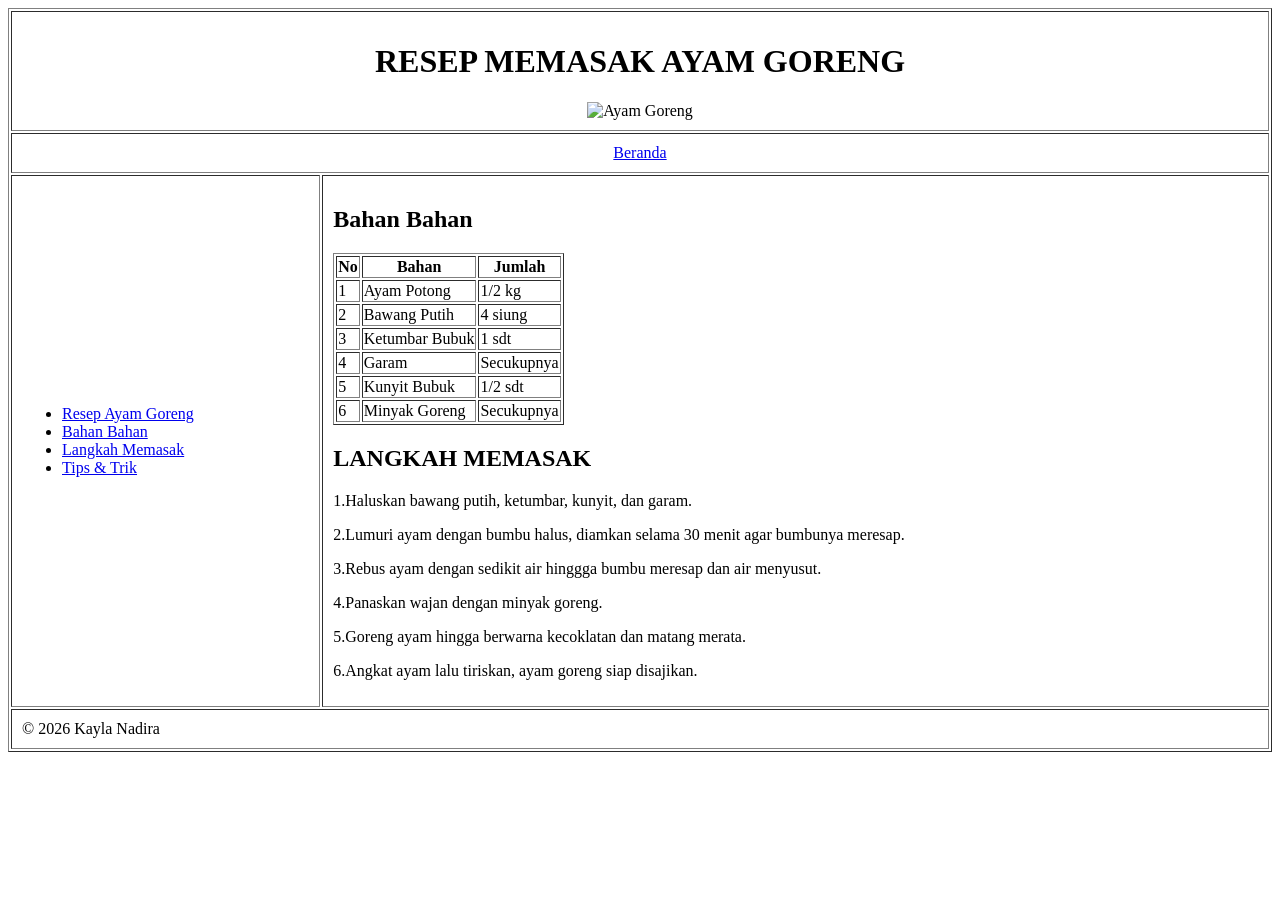
==== index.html @ c096da1b "Add files via upload" ====
<!DOCTYPE html>
<html lang="id">
<head>
    <meta charset="UTF-8">
    <meta name="viewport" content="width=device-width, initial-scale=1.0">
    <title>Tugas Individu-Kayla Nadira</title>
</head>
 <body>
    <table border="1" width="100%" height="600px" cellpadding="10">
        <!-- HEADER -->
        <tr>
            <td colspan="2" style="text-align: center;">
                <h1>RESEP MEMASAK AYAM GORENG</h1>
            <img src="https://img-global.cpcdn.com/recipes/45715f20518c5073/1200x630cq80/photo.jpg" alt="Ayam Goreng" width="400">
        </td>
        </tr>

        <!--MAIN MENU-->
        <tr>
            <td colspan="2" style="text-align: center;">
                <a href="beranda">Beranda</a>
            </td>
        </tr>

        <tr>
            <!--SIDEBAR-->
            <td><ul>
                <li><a href="resep">Resep Ayam Goreng</a></li>
                <li><a href="bahan">Bahan Bahan</a></li>
                <li><a href="langkah">Langkah Memasak</a></li>
                <li><a href="tips">Tips & Trik</a></li>
            </ul></td>

            <!--Isi Halaman-->
            <td>
                <h2>Bahan Bahan</h2>
            <table border="1">
        <!-- Ini baris table yang pertama -->
     <tr>
        <th>No</th>
        <th>Bahan</th>
        <th>Jumlah</th> 
    </tr>
    <tr>
        <!-- Ini baris table yang kedua -->
        <td>1</td>
        <td>Ayam Potong</td>
        <td>1/2 kg</td>
    </tr>
    <tr>
        <!-- Ini baris table yang ketiga -->
        <td>2</td>
        <td>Bawang Putih</td>
        <td>4 siung</td>
    </tr>
    <tr>
        <!-- Ini baris table yang keempat -->
        <td>3</td>
        <td>Ketumbar Bubuk</td>
        <td>1 sdt</td>
    </tr>
    <tr>
        <!-- Ini baris table yang kelima -->
        <td>4</td>
        <td>Garam</td>
        <td>Secukupnya</td>
    </tr>
    <tr>
        <!-- Ini baris table yang keenam -->
        <td>5</td>
        <td>Kunyit Bubuk</td>
        <td>1/2 sdt</td>
    </tr>
    <tr>
        <!-- Ini baris table yang ketujuh -->
        <td>6</td>
        <td>Minyak Goreng</td>
        <td>Secukupnya</td>
    </tr>
    </table>

                <h2>LANGKAH MEMASAK</h2>
            <p>1.Haluskan bawang putih, ketumbar, kunyit, dan garam.</p>
            <p>2.Lumuri ayam dengan bumbu halus, diamkan selama 30 menit agar bumbunya meresap.</p>
            <p>3.Rebus ayam dengan sedikit air hinggga bumbu meresap dan air menyusut.</p>
            <p>4.Panaskan wajan dengan minyak goreng.</p>
            <p>5.Goreng ayam hingga berwarna kecoklatan dan matang merata.</p>
            <p>6.Angkat ayam lalu tiriskan, ayam goreng siap disajikan.</p> 
        </td>
        </tr>

        <tr>
        <!--FOOTER-->
            <td colspan="2">&copy; 2026 Kayla Nadira</td>
        </tr>
    </table>
 </body>
</html>
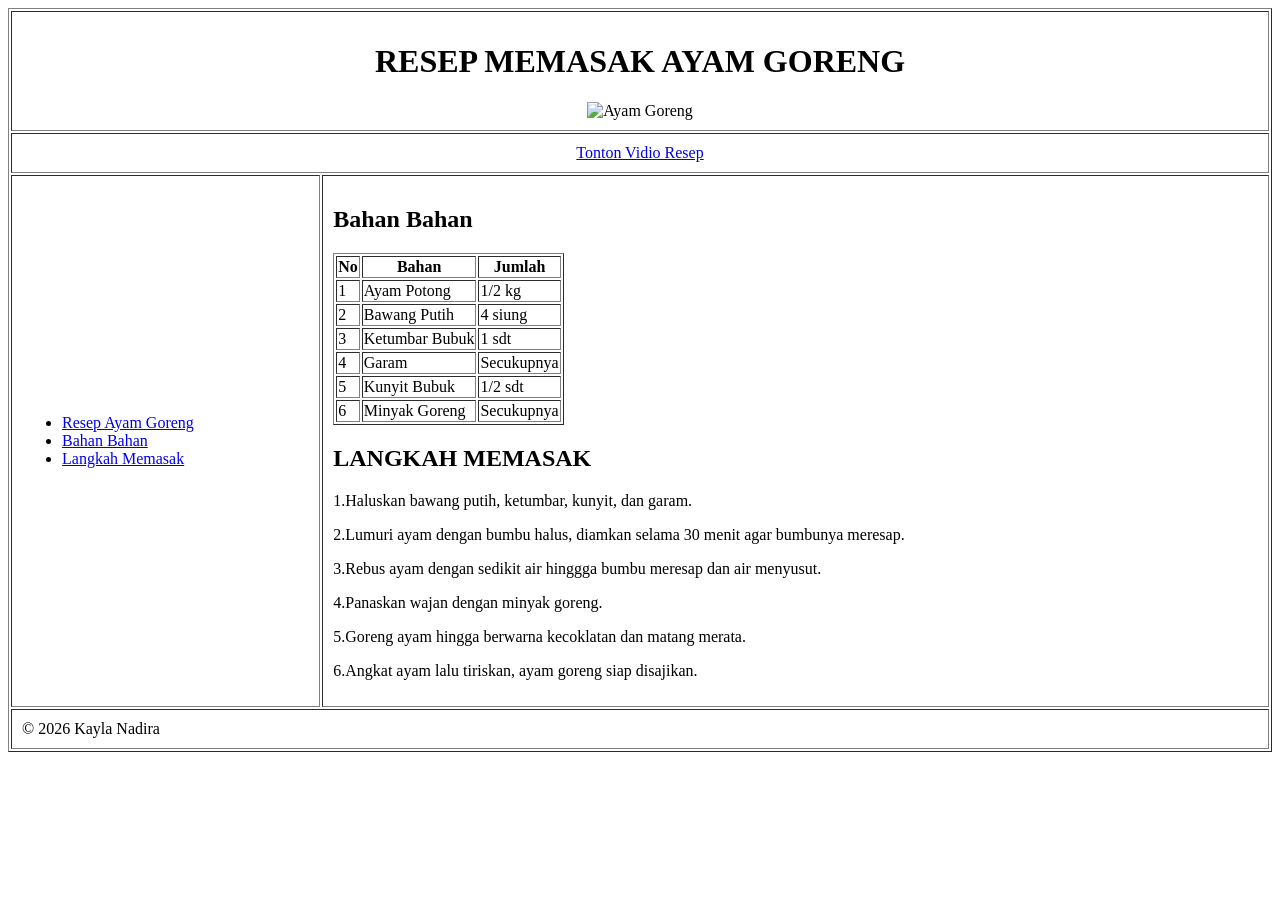
==== commit 0587c621: "Add files via upload" ====
--- a/index.html
+++ b/index.html
@@ -10,7 +10,7 @@
         <!-- HEADER -->
         <tr>
             <td colspan="2" style="text-align: center;">
-                <h1>RESEP MEMASAK AYAM GORENG</h1>
+                <h1 id="resep">RESEP MEMASAK AYAM GORENG</h1>
             <img src="https://img-global.cpcdn.com/recipes/45715f20518c5073/1200x630cq80/photo.jpg" alt="Ayam Goreng" width="400">
         </td>
         </tr>
@@ -18,22 +18,21 @@
         <!--MAIN MENU-->
         <tr>
             <td colspan="2" style="text-align: center;">
-                <a href="beranda">Beranda</a>
+                <a href="https://youtube.com/shorts/6jwGPhMCUJA?si=WHS_vJLg1rL6pkz2" target="_blank">Tonton Vidio Resep</a>
             </td>
         </tr>
 
         <tr>
             <!--SIDEBAR-->
             <td><ul>
-                <li><a href="resep">Resep Ayam Goreng</a></li>
-                <li><a href="bahan">Bahan Bahan</a></li>
-                <li><a href="langkah">Langkah Memasak</a></li>
-                <li><a href="tips">Tips & Trik</a></li>
+                <li><a href="#resep">Resep Ayam Goreng</a></li>
+                <li><a href="#bahan">Bahan Bahan</a></li>
+                <li><a href="#langkah">Langkah Memasak</a></li>
             </ul></td>
 
             <!--Isi Halaman-->
             <td>
-                <h2>Bahan Bahan</h2>
+                <h2 id="bahan">Bahan Bahan</h2>
             <table border="1">
         <!-- Ini baris table yang pertama -->
      <tr>
@@ -79,7 +78,7 @@
     </tr>
     </table>
 
-                <h2>LANGKAH MEMASAK</h2>
+                <h2 id="langkah">LANGKAH MEMASAK</h2>
             <p>1.Haluskan bawang putih, ketumbar, kunyit, dan garam.</p>
             <p>2.Lumuri ayam dengan bumbu halus, diamkan selama 30 menit agar bumbunya meresap.</p>
             <p>3.Rebus ayam dengan sedikit air hinggga bumbu meresap dan air menyusut.</p>
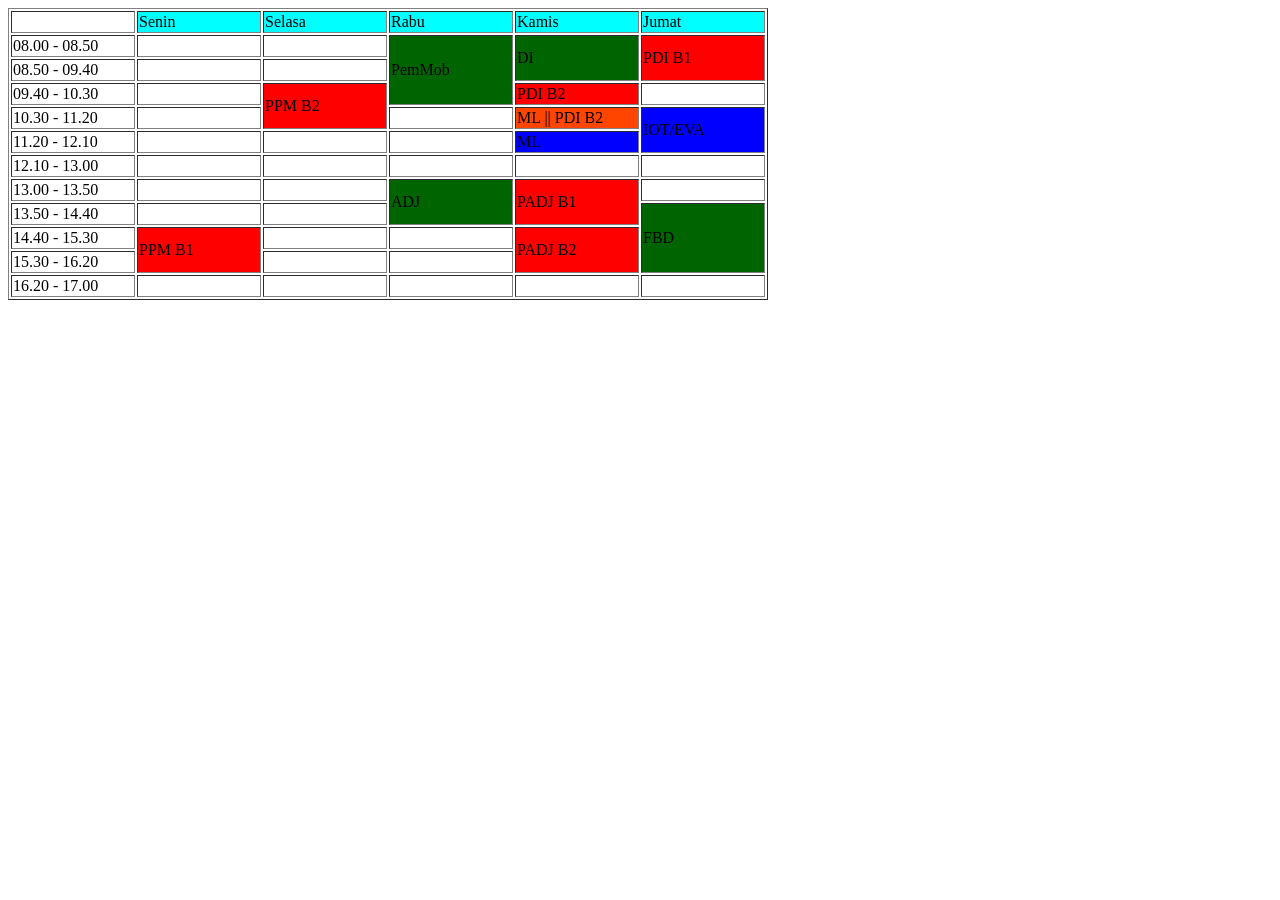
==== commit 6f122767: "Add files via upload" ====
--- a/index.html
+++ b/index.html
@@ -1,97 +1,100 @@
 <!DOCTYPE html>
-<html lang="id">
+<html lang="en">
 <head>
     <meta charset="UTF-8">
     <meta name="viewport" content="width=device-width, initial-scale=1.0">
-    <title>Tugas Individu-Kayla Nadira</title>
+    <title>Document</title>
 </head>
- <body>
-    <table border="1" width="100%" height="600px" cellpadding="10">
-        <!-- HEADER -->
+<body>
+    <table border="1">
         <tr>
-            <td colspan="2" style="text-align: center;">
-                <h1 id="resep">RESEP MEMASAK AYAM GORENG</h1>
-            <img src="https://img-global.cpcdn.com/recipes/45715f20518c5073/1200x630cq80/photo.jpg" alt="Ayam Goreng" width="400">
-        </td>
+            <td style="width: 120px;"></td>
+            <td style="background-color: aqua; width: 120px;">Senin</td>
+            <td style="background-color: aqua; width: 120px;">Selasa</td>
+            <td style="background-color: aqua; width: 120px;">Rabu</td>
+            <td style="background-color: aqua; width: 120px;">Kamis</td>
+            <td style="background-color: aqua; width: 120px;">Jumat</td>
+        </tr>
+        <tr>
+            <td>08.00 - 08.50</td>
+            <td></td>
+            <td></td>
+            <td rowspan="3" style="background-color: darkgreen;">PemMob</td>
+            <td rowspan="2" style="background-color: darkgreen;">DI</td>
+            <td rowspan="2" style="background-color: red;">PDI B1</td>
+        </tr>
+        <tr>
+            <td>08.50 - 09.40</td>
+            <td></td>
+            <td></td>
+            
+        </tr>
+        <tr>
+            <td>09.40 - 10.30</td>
+            <td></td>
+            <td rowspan="2" style="background-color: red;">PPM B2</td>
+            <td rowspan="1" style="background-color: red;">PDI B2</td>
+            <td></td>
+
+        </tr>
+        <tr>
+            <td>10.30 - 11.20</td>
+            <td></td>
+            <td></td>
+            <td rowspan="1" style="background-color: orangered;">ML || PDI B2</td>
+            <td rowspan="2" style="background-color: blue;">IOT/EVA</td>
+        
+        </tr>
+        <tr>
+            <td>11.20 - 12.10</td>
+            <td></td>
+            <td></td>
+            <td></td>
+            <td rowspan="1" style="background-color: blue;">ML</td>
+        </tr>
+        <tr>
+            <td>12.10 - 13.00</td>
+            <td></td>
+            <td></td>
+            <td></td>
+            <td></td>
+            <td></td>
+        </tr>
+        <tr>
+            <td>13.00 - 13.50</td>
+            <td></td>
+            <td></td>
+            <td rowspan="2" style="background-color: darkgreen;">ADJ</td>
+            <td rowspan="2" style="background-color: red;">PADJ B1</td>
+            <td></td>
+        </tr>
+        <tr>
+            <td>13.50 - 14.40</td>
+            <td></td>
+            <td></td>
+            <td rowspan="3" style="background-color: darkgreen;">FBD</td>
+        </tr>
+        <tr>
+            <td>14.40 - 15.30</td>
+            <td rowspan="2" style="background-color: red;">PPM B1</td>
+            <td></td>
+            <td></td>
+            <td rowspan="2" style="background-color: red;">PADJ B2</td>
+        </tr>
+        <tr>
+            <td>15.30 - 16.20</td>
+            <td></td>
+            <td></td>
+        </tr>
+        <tr>
+            <td>16.20 - 17.00</td>
+            <td></td>
+            <td></td>
+            <td></td>
+            <td></td>
+            <td></td>
         </tr>
 
-        <!--MAIN MENU-->
-        <tr>
-            <td colspan="2" style="text-align: center;">
-                <a href="https://youtube.com/shorts/6jwGPhMCUJA?si=WHS_vJLg1rL6pkz2" target="_blank">Tonton Vidio Resep</a>
-            </td>
-        </tr>
-
-        <tr>
-            <!--SIDEBAR-->
-            <td><ul>
-                <li><a href="#resep">Resep Ayam Goreng</a></li>
-                <li><a href="#bahan">Bahan Bahan</a></li>
-                <li><a href="#langkah">Langkah Memasak</a></li>
-            </ul></td>
-
-            <!--Isi Halaman-->
-            <td>
-                <h2 id="bahan">Bahan Bahan</h2>
-            <table border="1">
-        <!-- Ini baris table yang pertama -->
-     <tr>
-        <th>No</th>
-        <th>Bahan</th>
-        <th>Jumlah</th> 
-    </tr>
-    <tr>
-        <!-- Ini baris table yang kedua -->
-        <td>1</td>
-        <td>Ayam Potong</td>
-        <td>1/2 kg</td>
-    </tr>
-    <tr>
-        <!-- Ini baris table yang ketiga -->
-        <td>2</td>
-        <td>Bawang Putih</td>
-        <td>4 siung</td>
-    </tr>
-    <tr>
-        <!-- Ini baris table yang keempat -->
-        <td>3</td>
-        <td>Ketumbar Bubuk</td>
-        <td>1 sdt</td>
-    </tr>
-    <tr>
-        <!-- Ini baris table yang kelima -->
-        <td>4</td>
-        <td>Garam</td>
-        <td>Secukupnya</td>
-    </tr>
-    <tr>
-        <!-- Ini baris table yang keenam -->
-        <td>5</td>
-        <td>Kunyit Bubuk</td>
-        <td>1/2 sdt</td>
-    </tr>
-    <tr>
-        <!-- Ini baris table yang ketujuh -->
-        <td>6</td>
-        <td>Minyak Goreng</td>
-        <td>Secukupnya</td>
-    </tr>
     </table>
-
-                <h2 id="langkah">LANGKAH MEMASAK</h2>
-            <p>1.Haluskan bawang putih, ketumbar, kunyit, dan garam.</p>
-            <p>2.Lumuri ayam dengan bumbu halus, diamkan selama 30 menit agar bumbunya meresap.</p>
-            <p>3.Rebus ayam dengan sedikit air hinggga bumbu meresap dan air menyusut.</p>
-            <p>4.Panaskan wajan dengan minyak goreng.</p>
-            <p>5.Goreng ayam hingga berwarna kecoklatan dan matang merata.</p>
-            <p>6.Angkat ayam lalu tiriskan, ayam goreng siap disajikan.</p> 
-        </td>
-        </tr>
-
-        <tr>
-        <!--FOOTER-->
-            <td colspan="2">&copy; 2026 Kayla Nadira</td>
-        </tr>
-    </table>
- </body>
+</body>
 </html>
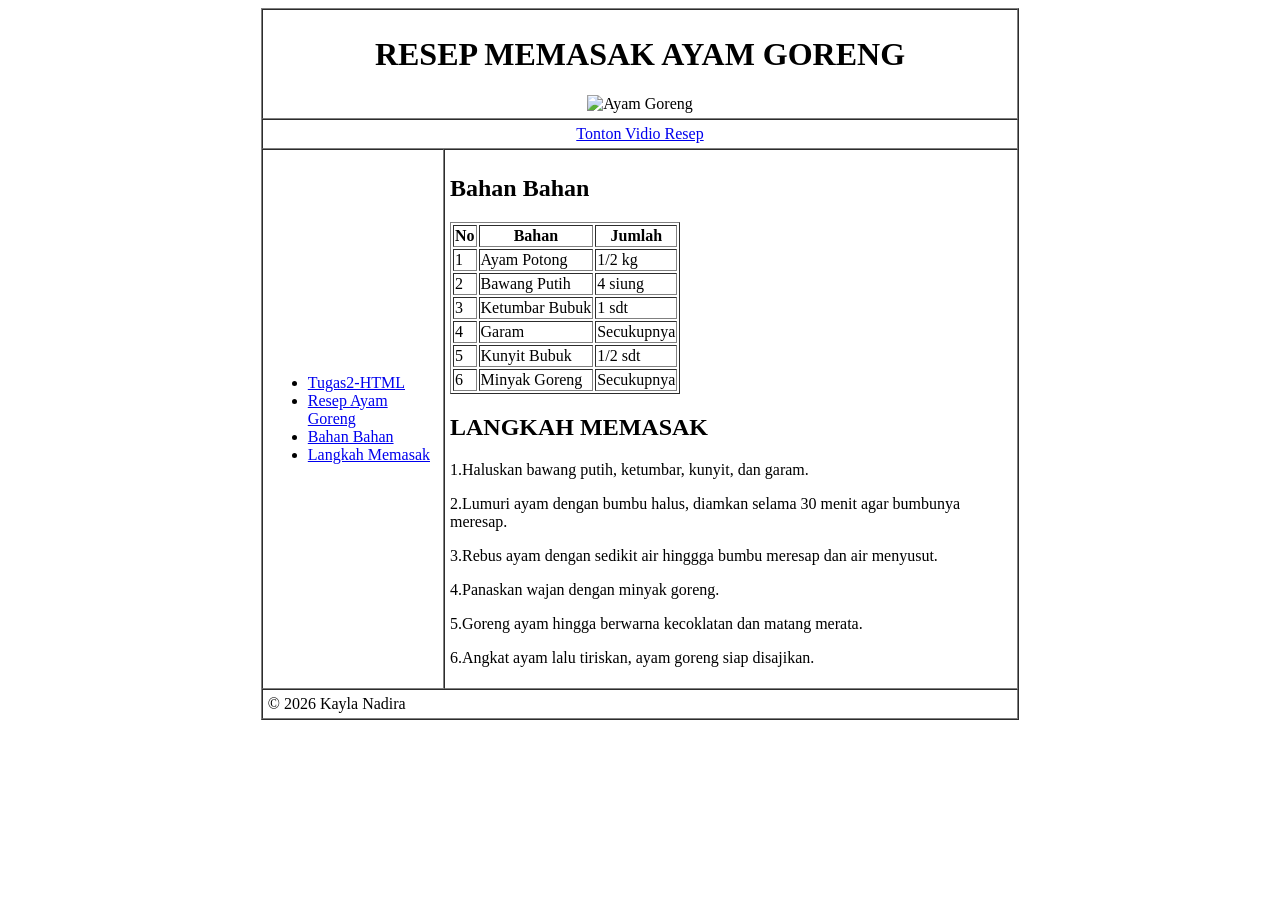
==== commit 65eace56: "Add files via upload" ====
--- a/index.html
+++ b/index.html
@@ -1,100 +1,98 @@
 <!DOCTYPE html>
-<html lang="en">
+<html lang="id">
 <head>
     <meta charset="UTF-8">
     <meta name="viewport" content="width=device-width, initial-scale=1.0">
-    <title>Document</title>
+    <title>Tugas Individu-Kayla Nadira</title>
 </head>
-<body>
-    <table border="1">
+ <body>
+   <table width="60%" border="1" cellpadding="5" cellspacing="0" style="margin: 0 auto;">
+        <!-- HEADER -->
         <tr>
-            <td style="width: 120px;"></td>
-            <td style="background-color: aqua; width: 120px;">Senin</td>
-            <td style="background-color: aqua; width: 120px;">Selasa</td>
-            <td style="background-color: aqua; width: 120px;">Rabu</td>
-            <td style="background-color: aqua; width: 120px;">Kamis</td>
-            <td style="background-color: aqua; width: 120px;">Jumat</td>
-        </tr>
-        <tr>
-            <td>08.00 - 08.50</td>
-            <td></td>
-            <td></td>
-            <td rowspan="3" style="background-color: darkgreen;">PemMob</td>
-            <td rowspan="2" style="background-color: darkgreen;">DI</td>
-            <td rowspan="2" style="background-color: red;">PDI B1</td>
-        </tr>
-        <tr>
-            <td>08.50 - 09.40</td>
-            <td></td>
-            <td></td>
-            
-        </tr>
-        <tr>
-            <td>09.40 - 10.30</td>
-            <td></td>
-            <td rowspan="2" style="background-color: red;">PPM B2</td>
-            <td rowspan="1" style="background-color: red;">PDI B2</td>
-            <td></td>
-
-        </tr>
-        <tr>
-            <td>10.30 - 11.20</td>
-            <td></td>
-            <td></td>
-            <td rowspan="1" style="background-color: orangered;">ML || PDI B2</td>
-            <td rowspan="2" style="background-color: blue;">IOT/EVA</td>
-        
-        </tr>
-        <tr>
-            <td>11.20 - 12.10</td>
-            <td></td>
-            <td></td>
-            <td></td>
-            <td rowspan="1" style="background-color: blue;">ML</td>
-        </tr>
-        <tr>
-            <td>12.10 - 13.00</td>
-            <td></td>
-            <td></td>
-            <td></td>
-            <td></td>
-            <td></td>
-        </tr>
-        <tr>
-            <td>13.00 - 13.50</td>
-            <td></td>
-            <td></td>
-            <td rowspan="2" style="background-color: darkgreen;">ADJ</td>
-            <td rowspan="2" style="background-color: red;">PADJ B1</td>
-            <td></td>
-        </tr>
-        <tr>
-            <td>13.50 - 14.40</td>
-            <td></td>
-            <td></td>
-            <td rowspan="3" style="background-color: darkgreen;">FBD</td>
-        </tr>
-        <tr>
-            <td>14.40 - 15.30</td>
-            <td rowspan="2" style="background-color: red;">PPM B1</td>
-            <td></td>
-            <td></td>
-            <td rowspan="2" style="background-color: red;">PADJ B2</td>
-        </tr>
-        <tr>
-            <td>15.30 - 16.20</td>
-            <td></td>
-            <td></td>
-        </tr>
-        <tr>
-            <td>16.20 - 17.00</td>
-            <td></td>
-            <td></td>
-            <td></td>
-            <td></td>
-            <td></td>
+            <td colspan="2" style="text-align: center;">
+                <h1 id="resep">RESEP MEMASAK AYAM GORENG</h1>
+            <img src="https://img-global.cpcdn.com/recipes/45715f20518c5073/1200x630cq80/photo.jpg" alt="Ayam Goreng" width="400">
+        </td>
         </tr>
 
+        <!--MAIN MENU-->
+        <tr>
+            <td colspan="2" style="text-align: center;">
+                <a href="https://youtube.com/shorts/6jwGPhMCUJA?si=WHS_vJLg1rL6pkz2" target="_blank">Tonton Vidio Resep</a>
+            </td>
+        </tr>
+
+        <tr>
+            <!--SIDEBAR-->
+            <td><ul>
+                <li><a href="tugas2.html">Tugas2-HTML</a></li>
+                <li><a href="#resep">Resep Ayam Goreng</a></li>
+                <li><a href="#bahan">Bahan Bahan</a></li>
+                <li><a href="#langkah">Langkah Memasak</a></li>
+            </ul></td>
+
+            <!--Isi Halaman-->
+            <td>
+                <h2 id="bahan">Bahan Bahan</h2>
+            <table border="1">
+        <!-- Ini baris table yang pertama -->
+     <tr>
+        <th>No</th>
+        <th>Bahan</th>
+        <th>Jumlah</th> 
+    </tr>
+    <tr>
+        <!-- Ini baris table yang kedua -->
+        <td>1</td>
+        <td>Ayam Potong</td>
+        <td>1/2 kg</td>
+    </tr>
+    <tr>
+        <!-- Ini baris table yang ketiga -->
+        <td>2</td>
+        <td>Bawang Putih</td>
+        <td>4 siung</td>
+    </tr>
+    <tr>
+        <!-- Ini baris table yang keempat -->
+        <td>3</td>
+        <td>Ketumbar Bubuk</td>
+        <td>1 sdt</td>
+    </tr>
+    <tr>
+        <!-- Ini baris table yang kelima -->
+        <td>4</td>
+        <td>Garam</td>
+        <td>Secukupnya</td>
+    </tr>
+    <tr>
+        <!-- Ini baris table yang keenam -->
+        <td>5</td>
+        <td>Kunyit Bubuk</td>
+        <td>1/2 sdt</td>
+    </tr>
+    <tr>
+        <!-- Ini baris table yang ketujuh -->
+        <td>6</td>
+        <td>Minyak Goreng</td>
+        <td>Secukupnya</td>
+    </tr>
     </table>
-</body>
+
+                <h2 id="langkah">LANGKAH MEMASAK</h2>
+            <p>1.Haluskan bawang putih, ketumbar, kunyit, dan garam.</p>
+            <p>2.Lumuri ayam dengan bumbu halus, diamkan selama 30 menit agar bumbunya meresap.</p>
+            <p>3.Rebus ayam dengan sedikit air hinggga bumbu meresap dan air menyusut.</p>
+            <p>4.Panaskan wajan dengan minyak goreng.</p>
+            <p>5.Goreng ayam hingga berwarna kecoklatan dan matang merata.</p>
+            <p>6.Angkat ayam lalu tiriskan, ayam goreng siap disajikan.</p> 
+        </td>
+        </tr>
+
+        <tr>
+        <!--FOOTER-->
+            <td colspan="2">&copy; 2026 Kayla Nadira</td>
+        </tr>
+    </table>
+ </body>
 </html>
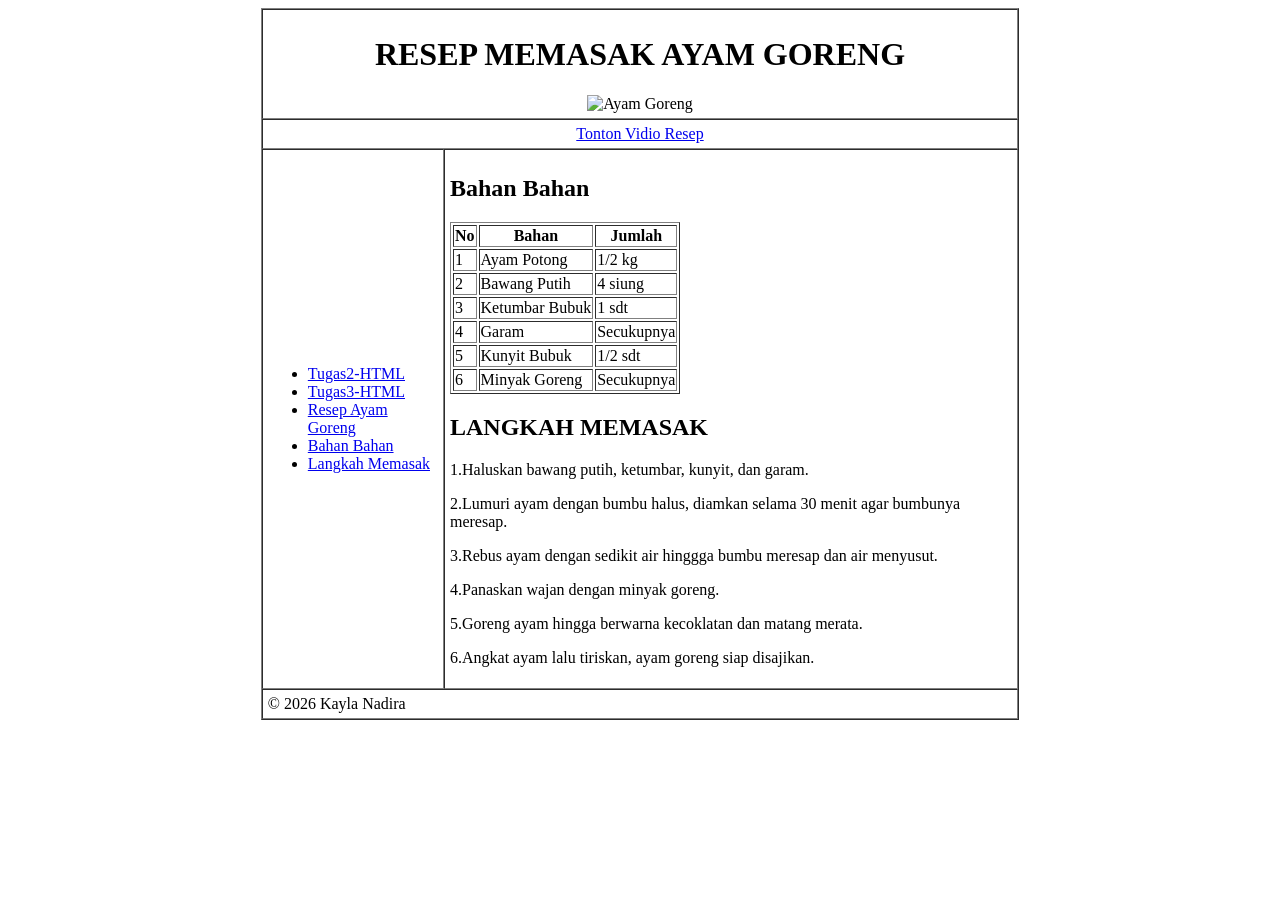
==== commit c1f56dbc: "Fix sidebar links and HTML entity issues Updated the sidebar links and corrected HTML entities." ====
--- a/index.html
+++ b/index.html
@@ -26,6 +26,7 @@
             <!--SIDEBAR-->
             <td><ul>
                 <li><a href="tugas2.html">Tugas2-HTML</a></li>
+                <li><a href="tugas3.html">Tugas3-HTML</a></li>
                 <li><a href="#resep">Resep Ayam Goreng</a></li>
                 <li><a href="#bahan">Bahan Bahan</a></li>
                 <li><a href="#langkah">Langkah Memasak</a></li>
@@ -95,4 +96,4 @@
         </tr>
     </table>
  </body>
-</html>+</html>
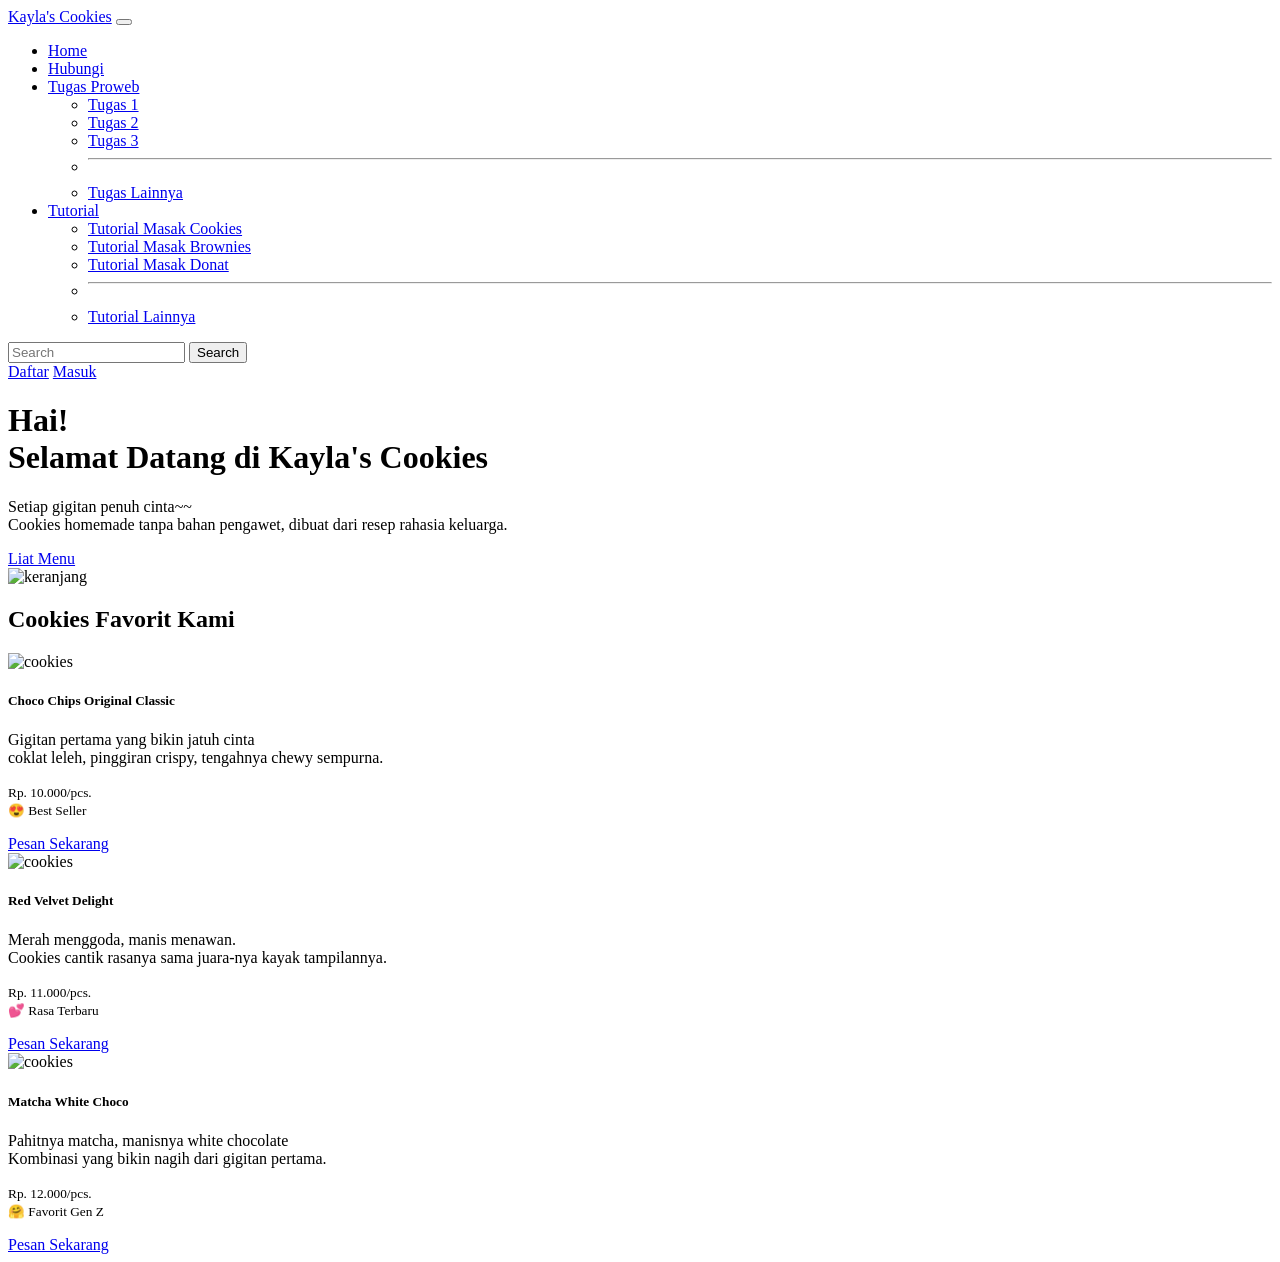
==== commit 13ccb56b: "Update index.html" ====
--- a/index.html
+++ b/index.html
@@ -1,99 +1,122 @@
 <!DOCTYPE html>
-<html lang="id">
+<html lang="en">
 <head>
     <meta charset="UTF-8">
     <meta name="viewport" content="width=device-width, initial-scale=1.0">
-    <title>Tugas Individu-Kayla Nadira</title>
+    <title>Belajar buat card</title>
+<link rel="stylesheet" href="css/bootstrap.min.css">
 </head>
- <body>
-   <table width="60%" border="1" cellpadding="5" cellspacing="0" style="margin: 0 auto;">
-        <!-- HEADER -->
-        <tr>
-            <td colspan="2" style="text-align: center;">
-                <h1 id="resep">RESEP MEMASAK AYAM GORENG</h1>
-            <img src="https://img-global.cpcdn.com/recipes/45715f20518c5073/1200x630cq80/photo.jpg" alt="Ayam Goreng" width="400">
-        </td>
-        </tr>
+<body>
+<!-- Navigation Bar -->
+<div class="container">
+    <nav class="navbar navbar-expand-lg bg-body-tertiary">
+  <div class="container-fluid">
+    <a class="navbar-brand" href="#">Kayla's Cookies</a>
+    <button class="navbar-toggler" type="button" data-bs-toggle="collapse" data-bs-target="#navbarSupportedContent" aria-controls="navbarSupportedContent" aria-expanded="false" aria-label="Toggle navigation">
+      <span class="navbar-toggler-icon"></span>
+    </button>
+    <div class="collapse navbar-collapse" id="navbarSupportedContent">
+      <ul class="navbar-nav ms-auto mb-2 mb-lg-0">
+        <li class="nav-item">
+          <a class="nav-link active" aria-current="page" href="#">Home</a>
+        </li>
+        <li class="nav-item">
+          <a class="nav-link" target="_blank" href="https://wa.me/6282114470880?text=Halo,%20Kayla's%20Cookies,%20Saya%20mau%20pesan%20cookies%20🍪">Hubungi</a>
+        </li>
+        <li class="nav-item dropdown">
+          <a class="nav-link dropdown-toggle" href="#" role="button" data-bs-toggle="dropdown" aria-expanded="false">
+            Tugas Proweb
+          </a>
+          <ul class="dropdown-menu">
+            <li><a class="dropdown-item" href="tugas1.html">Tugas 1</a></li>
+            <li><a class="dropdown-item" href="tugas2.html">Tugas 2</a></li>
+            <li><a class="dropdown-item" href="tugas3.html">Tugas 3</a></li>
+            <li><hr class="dropdown-divider"></li>
+            <li><a class="dropdown-item" href="#">Tugas Lainnya</a></li>
+          </ul>
+          <li class="nav-item dropdown">
+          <a class="nav-link dropdown-toggle" href="#" role="button" data-bs-toggle="dropdown" aria-expanded="false">
+            Tutorial </a>
+          <ul class="dropdown-menu">
+            <li><a class="dropdown-item" href="https://www.youtube.com/shorts/NuAqWeiEYVk">Tutorial Masak Cookies</a></li>
+            <li><a class="dropdown-item" href="https://www.youtube.com/watch?v=FF5DDPIl4es">Tutorial Masak Brownies</a></li>
+            <li><a class="dropdown-item" href="https://www.youtube.com/watch?v=DuR2IAuyoPk">Tutorial Masak Donat</a></li>
+            <li><hr class="dropdown-divider"></li>
+            <li><a class="dropdown-item" href="https://www.youtube.com/watch?v=VSu_w2F7JN0">Tutorial Lainnya</a></li>
+          </ul>
+        </li>
+        </li>
+      </ul>
+      <form class="d-flex" role="search">
+        <input class="form-control me-2" type="search" placeholder="Search" aria-label="Search"/>
+        <button class="btn btn-outline-success" type="submit">Search</button>
+      </form>
+      <!-- Tombol Daftar dan Masuk -->
+       <div class="d-flex">
+        <a href="https://kayla29ndr.github.io/tugas2-individu-proweb/" class="btn btn-danger">Daftar</a>
+        <a href="https://id.usu.ac.id/realms/master/protocol/openid-connect/auth?client_id=security-admin-console&redirect_uri=https%3A%2F%2Fid.usu.ac.id%2Fadmin%2Fmaster%2Fconsole%2F&state=734d2b75-b385-4497-84f3-410ec6df7024&response_mode=query&response_type=code&scope=openid&nonce=6f88662e-0b19-47ec-a4fa-739826c9c0dd&code_challenge=pp6w5LLWmEqeffXjZ7AvnNkp-6Fda0Imfmbo5oWSkOk&code_challenge_method=S256" class="btn btn-primary">Masuk</a>
+       </div>
+    </div>
+  </div>
+</nav>
+     </div>
+    <div class="container">
+        <div class="row">
+            <div class="col align-self-center">
+                <h1 style="font-family: lobster, cursive">
+                    Hai!<br/>Selamat Datang di Kayla's Cookies</h1>
+                <p class="mt-3 mt-4">Setiap gigitan penuh cinta~~<br/>Cookies homemade tanpa bahan pengawet, dibuat dari resep rahasia keluarga.
+                </p>
+                <a href="#menu" class="btn btn-primary">Liat Menu</a>
+            </div>
+            <div class="col d-none d-lg-block d-xl-block">
+                <img src="logo.toko.jpeg" alt="keranjang" width="500">
+            </div>
+        </div>
+    </div>
+<section class="container py-5" id="menu">
+  <h2 class="text-center mb-4">Cookies Favorit Kami</h2>
 
-        <!--MAIN MENU-->
-        <tr>
-            <td colspan="2" style="text-align: center;">
-                <a href="https://youtube.com/shorts/6jwGPhMCUJA?si=WHS_vJLg1rL6pkz2" target="_blank">Tonton Vidio Resep</a>
-            </td>
-        </tr>
+<div class="container py-5">
+<div class="row g-4">
 
-        <tr>
-            <!--SIDEBAR-->
-            <td><ul>
-                <li><a href="tugas2.html">Tugas2-HTML</a></li>
-                <li><a href="tugas3.html">Tugas3-HTML</a></li>
-                <li><a href="#resep">Resep Ayam Goreng</a></li>
-                <li><a href="#bahan">Bahan Bahan</a></li>
-                <li><a href="#langkah">Langkah Memasak</a></li>
-            </ul></td>
-
-            <!--Isi Halaman-->
-            <td>
-                <h2 id="bahan">Bahan Bahan</h2>
-            <table border="1">
-        <!-- Ini baris table yang pertama -->
-     <tr>
-        <th>No</th>
-        <th>Bahan</th>
-        <th>Jumlah</th> 
-    </tr>
-    <tr>
-        <!-- Ini baris table yang kedua -->
-        <td>1</td>
-        <td>Ayam Potong</td>
-        <td>1/2 kg</td>
-    </tr>
-    <tr>
-        <!-- Ini baris table yang ketiga -->
-        <td>2</td>
-        <td>Bawang Putih</td>
-        <td>4 siung</td>
-    </tr>
-    <tr>
-        <!-- Ini baris table yang keempat -->
-        <td>3</td>
-        <td>Ketumbar Bubuk</td>
-        <td>1 sdt</td>
-    </tr>
-    <tr>
-        <!-- Ini baris table yang kelima -->
-        <td>4</td>
-        <td>Garam</td>
-        <td>Secukupnya</td>
-    </tr>
-    <tr>
-        <!-- Ini baris table yang keenam -->
-        <td>5</td>
-        <td>Kunyit Bubuk</td>
-        <td>1/2 sdt</td>
-    </tr>
-    <tr>
-        <!-- Ini baris table yang ketujuh -->
-        <td>6</td>
-        <td>Minyak Goreng</td>
-        <td>Secukupnya</td>
-    </tr>
-    </table>
-
-                <h2 id="langkah">LANGKAH MEMASAK</h2>
-            <p>1.Haluskan bawang putih, ketumbar, kunyit, dan garam.</p>
-            <p>2.Lumuri ayam dengan bumbu halus, diamkan selama 30 menit agar bumbunya meresap.</p>
-            <p>3.Rebus ayam dengan sedikit air hinggga bumbu meresap dan air menyusut.</p>
-            <p>4.Panaskan wajan dengan minyak goreng.</p>
-            <p>5.Goreng ayam hingga berwarna kecoklatan dan matang merata.</p>
-            <p>6.Angkat ayam lalu tiriskan, ayam goreng siap disajikan.</p> 
-        </td>
-        </tr>
-
-        <tr>
-        <!--FOOTER-->
-            <td colspan="2">&copy; 2026 Kayla Nadira</td>
-        </tr>
-    </table>
- </body>
+<div class="col-md-4">
+  <div class="card h-100 shadow-sm">
+    <img src="original.jpeg" class="card-img-top" alt="cookies">
+    <div class="card-body">
+      <h5 class="card-title">Choco Chips Original Classic</h5>
+      <p class="card-text">Gigitan pertama yang bikin jatuh cinta<br/>coklat leleh, pinggiran crispy, tengahnya chewy sempurna.</p>
+      <p class="card-text"><small class="text-body-secondary">Rp. 10.000/pcs.<br/>😍 Best Seller</small></p>
+      <a target="_blank" href="https://wa.me/6282114470880?text=Halo,%20Kayla's%20Cookies,%20Saya%20mau%20pesan%20cookies%20🍪" class="btn btn-primary w-100">Pesan Sekarang</a>
+    </div>
+  </div>
+</div>
+  <div class="col-md-4">
+    <div class="card h-100 shadow-sm">
+    <img src="redvelvet2.jpeg" class="card-img-top" alt="cookies">
+    <div class="card-body">
+      <h5 class="card-title">Red Velvet Delight</h5>
+      <p class="card-text">Merah menggoda, manis menawan.<br/>Cookies cantik rasanya sama juara-nya kayak tampilannya.</p>
+      <p class="card-text"><small class="text-body-secondary">Rp. 11.000/pcs.<br/>💕 Rasa Terbaru</small></p>
+      <a target="_blank" href="https://wa.me/6282114470880?text=Halo,%20Kayla's%20Cookies,%20Saya%20mau%20pesan%20cookies%20🍪" class="btn btn-primary w-100">Pesan Sekarang</a>
+    </div>
+  </div>
+</div>
+  <div class="col-md-4">
+    <div class="card h-100 shadow-sm">
+    <img src="matcha.jpeg" class="card-img-top" alt="cookies">
+    <div class="card-body">
+      <h5 class="card-title">Matcha White Choco</h5>
+      <p class="card-text">Pahitnya matcha, manisnya white chocolate<br/>Kombinasi yang bikin nagih dari gigitan pertama.</p>
+      <p class="card-text"><small class="text-body-secondary">Rp. 12.000/pcs.<br/>🤗 Favorit Gen Z</small></p>
+      <a target="_blank" href="https://wa.me/6282114470880?text=Halo,%20Kayla's%20Cookies,%20Saya%20mau%20pesan%20cookies%20🍪" class="btn btn-primary w-100">Pesan Sekarang</a>
+        </div>
+      </div>
+    </div>
+    
+  </div>
+</div>
+</section>
+    <script src="js/bootstrap.bundle.js"></script>
+</body>
 </html>
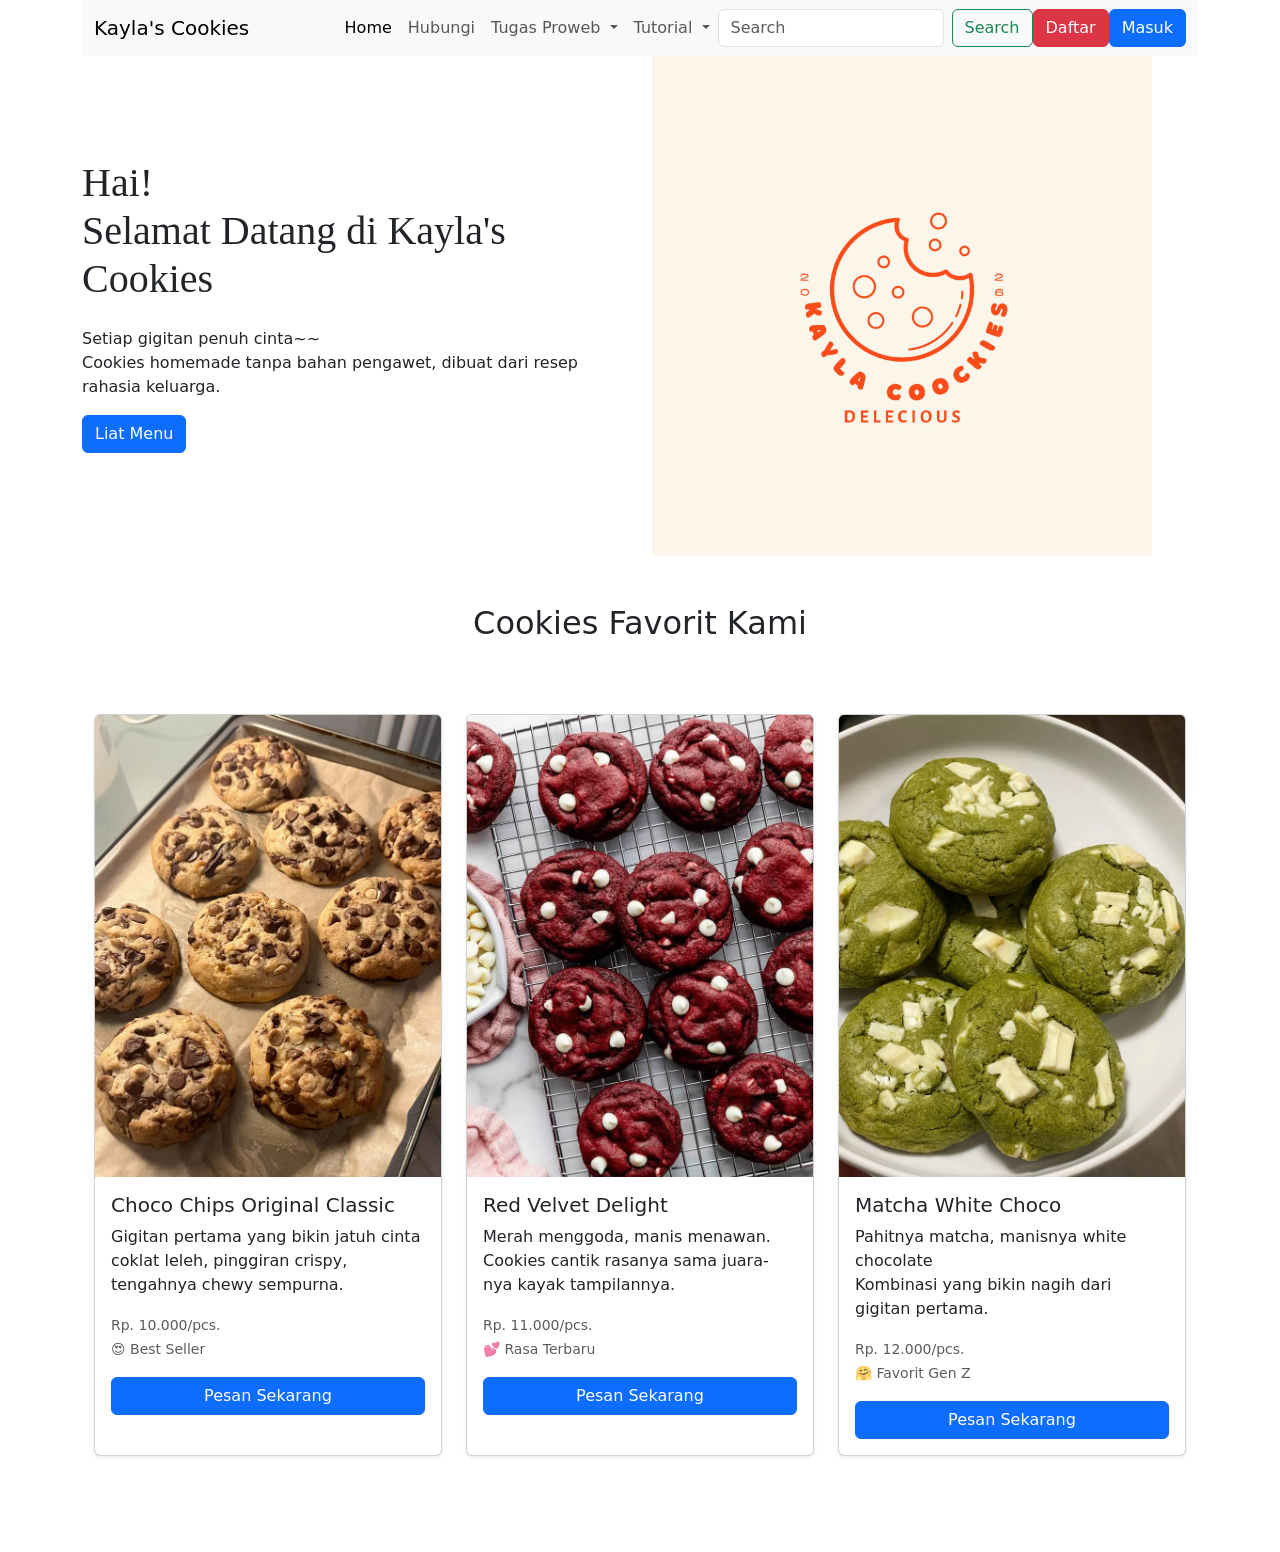
==== commit 3fcf5278: "Update index.html" ====
--- a/index.html
+++ b/index.html
@@ -53,7 +53,7 @@
       </form>
       <!-- Tombol Daftar dan Masuk -->
        <div class="d-flex">
-        <a href="https://kayla29ndr.github.io/tugas2-individu-proweb/" class="btn btn-danger">Daftar</a>
+        <a href="tugas2.html" class="btn btn-danger">Daftar</a>
         <a href="https://id.usu.ac.id/realms/master/protocol/openid-connect/auth?client_id=security-admin-console&redirect_uri=https%3A%2F%2Fid.usu.ac.id%2Fadmin%2Fmaster%2Fconsole%2F&state=734d2b75-b385-4497-84f3-410ec6df7024&response_mode=query&response_type=code&scope=openid&nonce=6f88662e-0b19-47ec-a4fa-739826c9c0dd&code_challenge=pp6w5LLWmEqeffXjZ7AvnNkp-6Fda0Imfmbo5oWSkOk&code_challenge_method=S256" class="btn btn-primary">Masuk</a>
        </div>
     </div>
